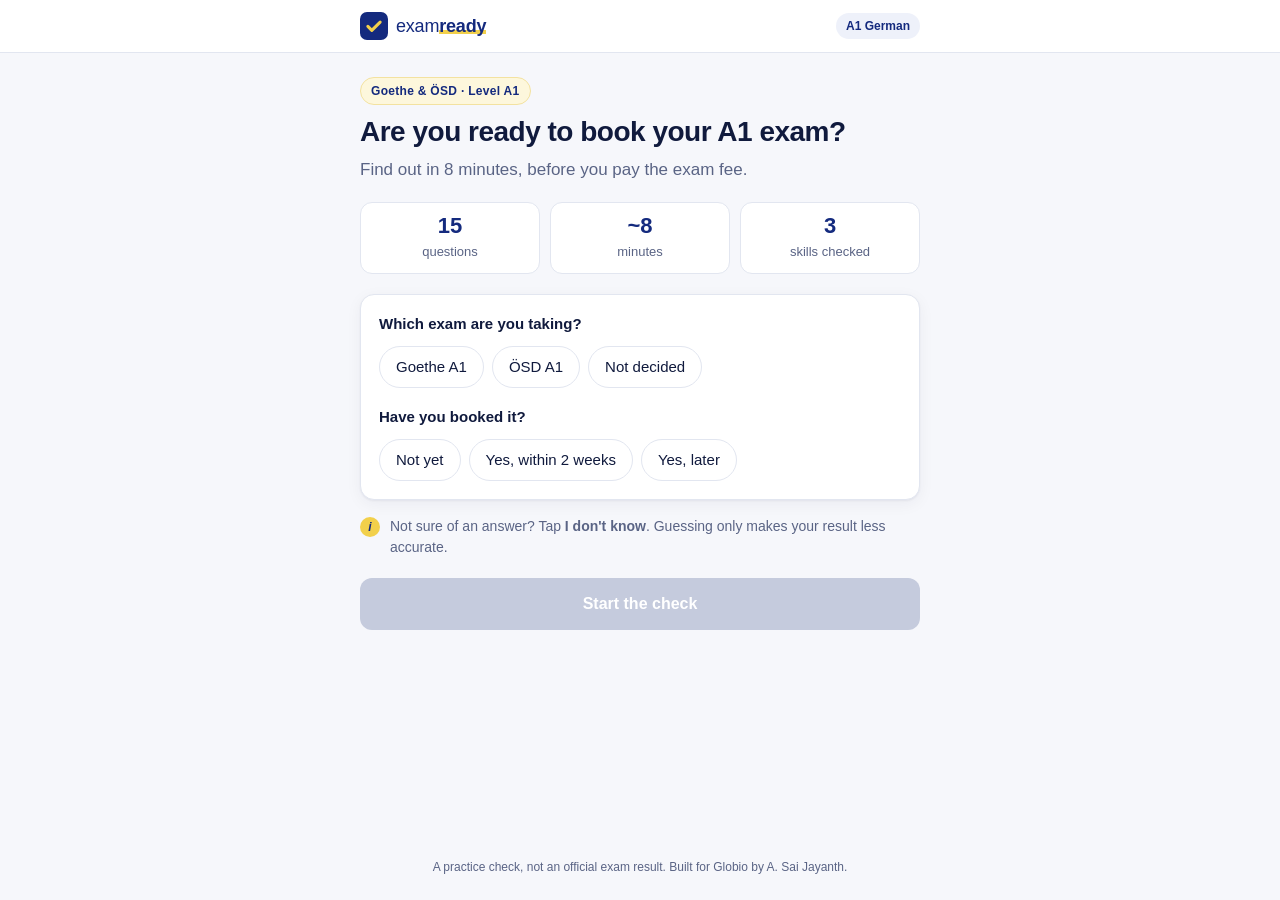
==== index.html @ 875473f1 "First version of exam-ready check" ====
<!DOCTYPE html>
<html lang="en">
<head>
  <meta charset="UTF-8">
  <meta name="viewport" content="width=device-width, initial-scale=1">
  <title>Am I exam-ready? · A1 German readiness check</title>
  <meta name="description" content="A free 8-minute check that tells A1 German learners if they are ready to book their Goethe or ÖSD exam.">
  <meta name="theme-color" content="#142A7E">
  <link rel="icon" href="data:image/svg+xml,<svg xmlns='http://www.w3.org/2000/svg' viewBox='0 0 32 32'><rect width='32' height='32' rx='8' fill='%23142A7E'/><path d='M9 16.5l4.5 4.5L23 11.5' stroke='%23F2D04B' stroke-width='3.5' fill='none' stroke-linecap='round' stroke-linejoin='round'/></svg>">
  <link rel="stylesheet" href="style.css">
</head>
<body>
  <header class="topbar">
    <div class="topbar-inner">
      <span class="logo">
        <span class="logo-mark" aria-hidden="true">
          <svg viewBox="0 0 32 32"><rect width="32" height="32" rx="8" fill="#142A7E"/><path d="M9 16.5l4.5 4.5L23 11.5" stroke="#F2D04B" stroke-width="3.5" fill="none" stroke-linecap="round" stroke-linejoin="round"/></svg>
        </span>
        <span class="logo-text">exam<b>ready</b></span>
      </span>
      <span class="topbar-tag">A1 German</span>
    </div>
  </header>

  <main id="app" class="container" aria-live="polite"></main>

  <footer class="footer">
    A practice check, not an official exam result. Built for Globio by A. Sai Jayanth.
  </footer>

  <!-- Order matters: content → rules → screens -->
  <script src="questions.js"></script>
  <script src="scoring.js"></script>
  <script src="app.js"></script>
</body>
</html>
---- style.css ----
/* style.css — Globio-aligned: deep navy blue + warm yellow, clean and light. */

:root {
  --brand: #142A7E;
  --brand-hover: #1D3A9F;
  --brand-soft: #EEF1FA;
  --accent: #F2D04B;
  --accent-soft: #FDF7DC;

  --ink: #101A3D;
  --muted: #5A6485;
  --line: #E2E6F0;
  --bg: #F6F7FB;
  --card: #FFFFFF;

  --ok: #17845A;   --ok-soft: #E5F4EC;
  --warn: #B26B00; --warn-soft: #FFF2D9;
  --bad: #C0392B;  --bad-soft: #FBE9E7;

  --radius: 14px;
  --shadow: 0 1px 2px rgba(16, 26, 61, .05), 0 4px 16px rgba(16, 26, 61, .05);
  --font: -apple-system, BlinkMacSystemFont, "Segoe UI", Roboto, "Helvetica Neue", Arial, sans-serif;
}

* { box-sizing: border-box; }

html { -webkit-text-size-adjust: 100%; }

body {
  margin: 0;
  font-family: var(--font);
  font-size: 16px;
  line-height: 1.5;
  color: var(--ink);
  background: var(--bg);
  min-height: 100vh;
  display: flex;
  flex-direction: column;
}

button { font: inherit; color: inherit; cursor: pointer; }
button:disabled { cursor: not-allowed; }
:focus-visible { outline: 3px solid var(--accent); outline-offset: 2px; }
h1:focus, h2:focus { outline: none; }

/* ---------- layout ---------- */

.topbar { background: var(--card); border-bottom: 1px solid var(--line); }
.topbar-inner {
  max-width: 600px; margin: 0 auto; padding: 12px 20px;
  display: flex; align-items: center; justify-content: space-between;
}
.logo { display: inline-flex; align-items: center; gap: 8px; }
.logo-mark svg { width: 28px; height: 28px; display: block; }
.logo-text { font-size: 18px; font-weight: 500; color: var(--brand); letter-spacing: -.2px; }
.logo-text b {
  font-weight: 800;
  background: linear-gradient(transparent 68%, var(--accent) 68%, var(--accent) 92%, transparent 92%);
}
.topbar-tag {
  font-size: 12px; font-weight: 600; color: var(--brand);
  background: var(--brand-soft); padding: 4px 10px; border-radius: 99px;
}

.container { width: 100%; max-width: 600px; margin: 0 auto; padding: 24px 20px 32px; flex: 1; }
/* Fade in only when a NEW screen or question opens, not on every tap */
.screen.enter { animation: fade .25s ease-out; }
@keyframes fade { from { opacity: 0; transform: translateY(6px); } to { opacity: 1; transform: none; } }

.footer {
  text-align: center; font-size: 12px; color: var(--muted);
  padding: 16px 20px 24px;
}

/* ---------- type ---------- */

h1 { font-size: 28px; line-height: 1.2; letter-spacing: -.5px; margin: 10px 0 8px; }
h2 { font-size: 20px; line-height: 1.35; margin: 0; }
h3 { font-size: 16px; margin: 0 0 4px; }
.lead { color: var(--muted); font-size: 17px; margin: 0 0 20px; }

.eyebrow {
  display: inline-block; font-size: 12px; font-weight: 700; letter-spacing: .3px;
  color: var(--brand); background: var(--accent-soft); border: 1px solid #F3E2A0;
  padding: 4px 10px; border-radius: 99px;
}
.eyebrow-plain { background: none; border: 0; padding: 0; color: var(--muted); font-weight: 600; }

/* ---------- start ---------- */

.facts {
  list-style: none; padding: 0; margin: 0 0 20px;
  display: grid; grid-template-columns: repeat(3, 1fr); gap: 10px;
}
.facts li {
  background: var(--card); border: 1px solid var(--line); border-radius: 12px;
  padding: 10px; text-align: center;
}
.facts b { display: block; font-size: 22px; color: var(--brand); line-height: 1.2; }
.facts span { font-size: 13px; color: var(--muted); }

.card {
  background: var(--card); border: 1px solid var(--line); border-radius: var(--radius);
  box-shadow: var(--shadow); padding: 18px; margin: 0 0 16px;
}
.card-title { font-size: 17px; margin-bottom: 14px; }

.field { border: 0; padding: 0; margin: 0 0 18px; min-width: 0; }
.field:last-child { margin-bottom: 0; }
.card.field { padding: 16px 18px; margin-bottom: 14px; border: 1px solid var(--line); }
.field legend { font-weight: 650; font-size: 15px; padding: 0; margin-bottom: 10px; }
.card.field legend { float: left; width: 100%; margin-bottom: 8px; }
.card.field legend + * { clear: both; }

.pills { display: flex; flex-wrap: wrap; gap: 8px; }
.pills-3 .pill { flex: 1; }
.pill {
  border: 1.5px solid var(--line); background: var(--card); border-radius: 99px;
  padding: 9px 16px; font-size: 15px; font-weight: 500;
  transition: border-color .15s, background .15s;
}
.pill:hover { border-color: #B9C2DD; }
.pill.is-selected { border-color: var(--brand); background: var(--brand); color: #fff; }

.hint {
  display: flex; gap: 10px; align-items: flex-start;
  font-size: 14px; color: var(--muted); margin: 4px 0 20px;
}
.hint-icon {
  flex: none; width: 20px; height: 20px; border-radius: 50%;
  background: var(--accent); color: var(--brand); font-weight: 800; font-size: 12px;
  display: grid; place-items: center; font-style: italic; margin-top: 1px;
}

/* ---------- buttons ---------- */

.btn {
  border: 0; border-radius: 12px; padding: 14px 20px;
  font-size: 16px; font-weight: 650; transition: background .15s, transform .05s;
}
.btn:active:not(:disabled) { transform: scale(.99); }
.btn-block { width: 100%; }
.btn-primary { background: var(--brand); color: #fff; }
.btn-primary:hover:not(:disabled) { background: var(--brand-hover); }
.btn-primary:disabled { background: #C5CBDD; }
.btn-secondary { background: var(--card); color: var(--brand); border: 1.5px solid var(--line); }
.btn-secondary:hover { border-color: var(--brand); }
.link-btn { background: none; border: 0; padding: 4px 0; color: var(--brand); font-weight: 600; font-size: 15px; }

/* ---------- quiz ---------- */

.quiz-top { display: flex; justify-content: space-between; align-items: center; margin-bottom: 10px; }
.counter { font-size: 14px; color: var(--muted); font-weight: 600; font-variant-numeric: tabular-nums; }

.progress { height: 6px; background: var(--line); border-radius: 99px; overflow: hidden; margin-bottom: 22px; }
.progress span { display: block; height: 100%; background: var(--brand); border-radius: 99px; transition: width .3s ease; }

.skill-chip {
  display: inline-block; font-size: 12px; font-weight: 700; letter-spacing: .3px;
  padding: 3px 10px; border-radius: 99px; margin-bottom: 12px; text-transform: uppercase;
}
.skill-vocabulary { background: var(--brand-soft); color: var(--brand); }
.skill-grammar    { background: #EDE9FB; color: #4A33A8; }
.skill-reading    { background: var(--accent-soft); color: #7A5A00; }
.skill-self       { background: var(--brand-soft); color: var(--brand); margin: 0; }

.question { margin-bottom: 18px; }

.options { display: grid; gap: 10px; margin-bottom: 20px; }
.option {
  display: flex; align-items: center; gap: 12px; text-align: left;
  background: var(--card); border: 1.5px solid var(--line); border-radius: 12px;
  padding: 13px 14px; font-size: 16px; transition: border-color .15s, background .15s;
}
.option:hover { border-color: #B9C2DD; }
.option-key {
  flex: none; width: 28px; height: 28px; border-radius: 8px;
  display: grid; place-items: center; font-size: 13px; font-weight: 700;
  background: var(--bg); color: var(--muted); border: 1px solid var(--line);
}
.option.is-selected { border-color: var(--brand); background: var(--brand-soft); }
.option.is-selected .option-key { background: var(--brand); color: #fff; border-color: var(--brand); }
.option-dk { border-style: dashed; color: var(--muted); }
.option-dk.is-selected { color: var(--ink); }

/* reading texts — each type looks like the real thing */
.text { margin: 0 0 18px; }
.text figcaption { font-size: 12px; color: var(--muted); font-weight: 600; margin-bottom: 6px; }
.text-body { display: flex; flex-direction: column; gap: 2px; font-size: 17px; }
.text-sign .text-body {
  background: #FFFDF3; border: 2px solid var(--ink); border-radius: 6px;
  padding: 16px; text-align: center; font-weight: 650;
}
.text-sms .text-body {
  background: var(--brand); color: #fff; border-radius: 18px 18px 18px 4px;
  padding: 12px 16px; max-width: 88%; font-size: 16px;
}
.text-ad .text-body {
  background: var(--card); border: 1px dashed #AEB6CF; border-radius: 4px;
  padding: 14px 16px; font-size: 16px;
}
.text-ad .text-body span:first-child { font-weight: 800; font-size: 18px; color: var(--brand); }
.text-email .text-body {
  background: var(--card); border: 1px solid var(--line); border-left: 4px solid var(--accent);
  border-radius: 8px; padding: 14px 16px; font-size: 16px; gap: 6px;
}

/* ---------- self-check ---------- */

.self-prompt { margin: 0 0 12px; font-size: 15px; }

/* ---------- result ---------- */

.verdict {
  display: flex; gap: 18px; align-items: center;
  border-radius: var(--radius); padding: 20px; margin-bottom: 16px;
  border: 1px solid transparent;
}
.verdict-ok   { background: var(--ok-soft);   border-color: #BFE3CF; }
.verdict-warn { background: var(--warn-soft); border-color: #F4DBA8; }
.verdict-bad  { background: var(--bad-soft);  border-color: #F2C6C0; }
.verdict h1 { margin: 2px 0 6px; font-size: 26px; }
.verdict-ok h1   { color: var(--ok); }
.verdict-warn h1 { color: var(--warn); }
.verdict-bad h1  { color: var(--bad); }
.verdict-action { margin: 0 0 4px; font-weight: 650; }
.verdict-detail { margin: 0; color: var(--muted); font-size: 15px; }
.verdict-reason {
  margin: 10px 0 0; font-size: 14px; padding-top: 10px;
  border-top: 1px solid rgba(16, 26, 61, .1);
}

.ring { position: relative; flex: none; width: 112px; height: 112px; }
.ring svg { width: 100%; height: 100%; }
.ring circle { fill: none; stroke-width: 10; }
.ring-track { stroke: rgba(255, 255, 255, .8); }
.ring-fill { stroke-linecap: round; transition: stroke-dasharray .6s ease; }
.ring-ok .ring-fill   { stroke: var(--ok); }
.ring-warn .ring-fill { stroke: #E0A100; }
.ring-bad .ring-fill  { stroke: var(--bad); }
.ring-label { position: absolute; inset: 0; display: grid; place-content: center; text-align: center; }
.ring-label b { font-size: 26px; line-height: 1; }
.ring-label span { font-size: 12px; color: var(--muted); }

.alert {
  background: var(--accent-soft); border: 1px solid #F3E2A0; border-radius: 12px;
  padding: 12px 14px; font-size: 15px; margin: 0 0 16px;
}

.skills { list-style: none; padding: 0; margin: 0; display: grid; gap: 14px; }
.skill-row-top { display: flex; justify-content: space-between; font-weight: 600; font-size: 15px; margin-bottom: 6px; }
.skill-score { color: var(--muted); font-variant-numeric: tabular-nums; }
.bar { position: relative; height: 10px; background: var(--bg); border: 1px solid var(--line); border-radius: 99px; }
.bar span { display: block; height: 100%; border-radius: 99px; }
.bar-ok span   { background: var(--ok); }
.bar-warn span { background: #E0A100; }
.bar-bad span  { background: var(--bad); }
.bar-line, .bar-line-key {
  position: absolute; top: -4px; bottom: -4px; width: 2px; background: var(--ink); opacity: .45;
}
.legend { display: flex; align-items: center; gap: 8px; font-size: 12px; color: var(--muted); margin: 14px 0 0; }
.bar-line-key { position: static; display: inline-block; height: 14px; }

.practice { list-style: none; padding: 0; margin: 0; display: grid; gap: 16px; }
.practice-item { display: flex; gap: 12px; }
.practice-num {
  flex: none; width: 28px; height: 28px; border-radius: 50%;
  background: var(--accent); color: var(--brand); font-weight: 800; font-size: 14px;
  display: grid; place-items: center;
}
.practice-item p { margin: 0; color: var(--muted); font-size: 15px; }
.evidence {
  display: flex; flex-direction: column; gap: 4px; margin-top: 8px;
  background: var(--bg); border-radius: 10px; padding: 10px 12px; font-size: 14px;
}
.evidence-q { color: var(--muted); }
.tag { display: inline-block; font-size: 11px; font-weight: 700; padding: 1px 7px; border-radius: 6px; margin-right: 4px; }
.tag-bad { background: var(--bad-soft); color: var(--bad); }
.tag-ok  { background: var(--ok-soft); color: var(--ok); }

.how summary { font-weight: 650; cursor: pointer; color: var(--brand); }
.how ul { padding-left: 20px; margin: 12px 0 8px; font-size: 15px; }
.how p { font-size: 14px; color: var(--muted); margin: 0; }

.actions { display: grid; grid-template-columns: 1fr 1fr; gap: 10px; margin-top: 4px; }

.review { list-style: none; padding: 0; margin: 20px 0 0; display: grid; gap: 10px; }
.review-item {
  display: flex; gap: 12px; background: var(--card); border: 1px solid var(--line);
  border-radius: 12px; padding: 12px 14px;
}
.review-mark {
  flex: none; width: 24px; height: 24px; border-radius: 50%; font-size: 13px; font-weight: 800;
  display: grid; place-items: center;
}
.is-right .review-mark { background: var(--ok-soft); color: var(--ok); }
.is-wrong .review-mark { background: var(--bad-soft); color: var(--bad); }
.review-skill { font-size: 11px; font-weight: 700; text-transform: uppercase; color: var(--muted); letter-spacing: .3px; }
.review-q { margin: 2px 0 4px; font-weight: 600; font-size: 15px; }
.review-a { margin: 0 0 4px; font-size: 14px; }
.review-e { margin: 0; font-size: 14px; color: var(--muted); }

/* ---------- small screens ---------- */

@media (max-width: 420px) {
  h1 { font-size: 25px; }
  .verdict { flex-direction: column; text-align: center; }
  .actions { grid-template-columns: 1fr; }
  .pill { padding: 9px 13px; }
}

@media (prefers-reduced-motion: reduce) {
  * { animation: none !important; transition: none !important; }
}
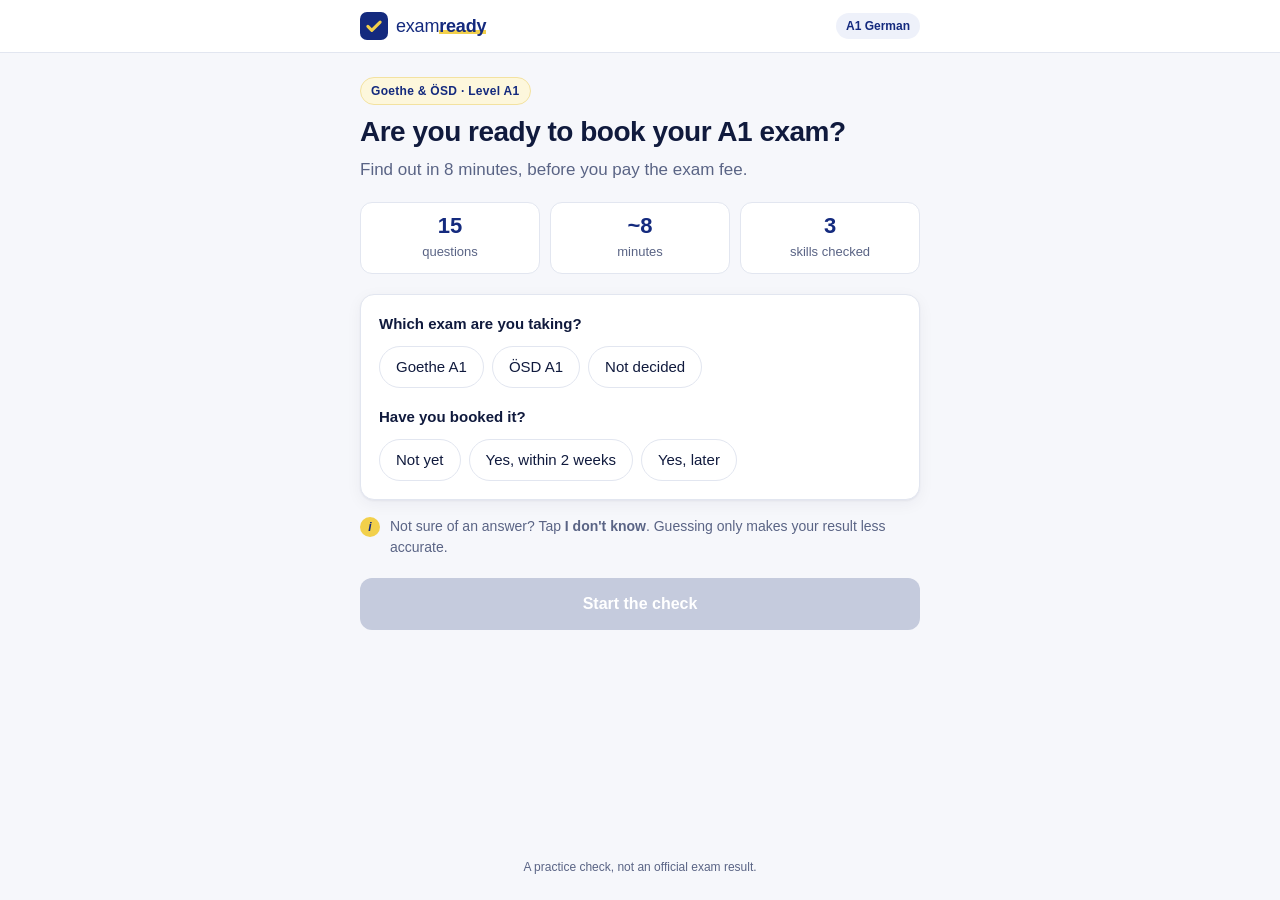
==== commit 97811fac: "Present as a product idea, not an assignment" ====
--- a/index.html
+++ b/index.html
@@ -25,7 +25,7 @@
   <main id="app" class="container" aria-live="polite"></main>
 
   <footer class="footer">
-    A practice check, not an official exam result. Built for Globio by A. Sai Jayanth.
+    A practice check, not an official exam result.
   </footer>
 
   <!-- Order matters: content → rules → screens -->
